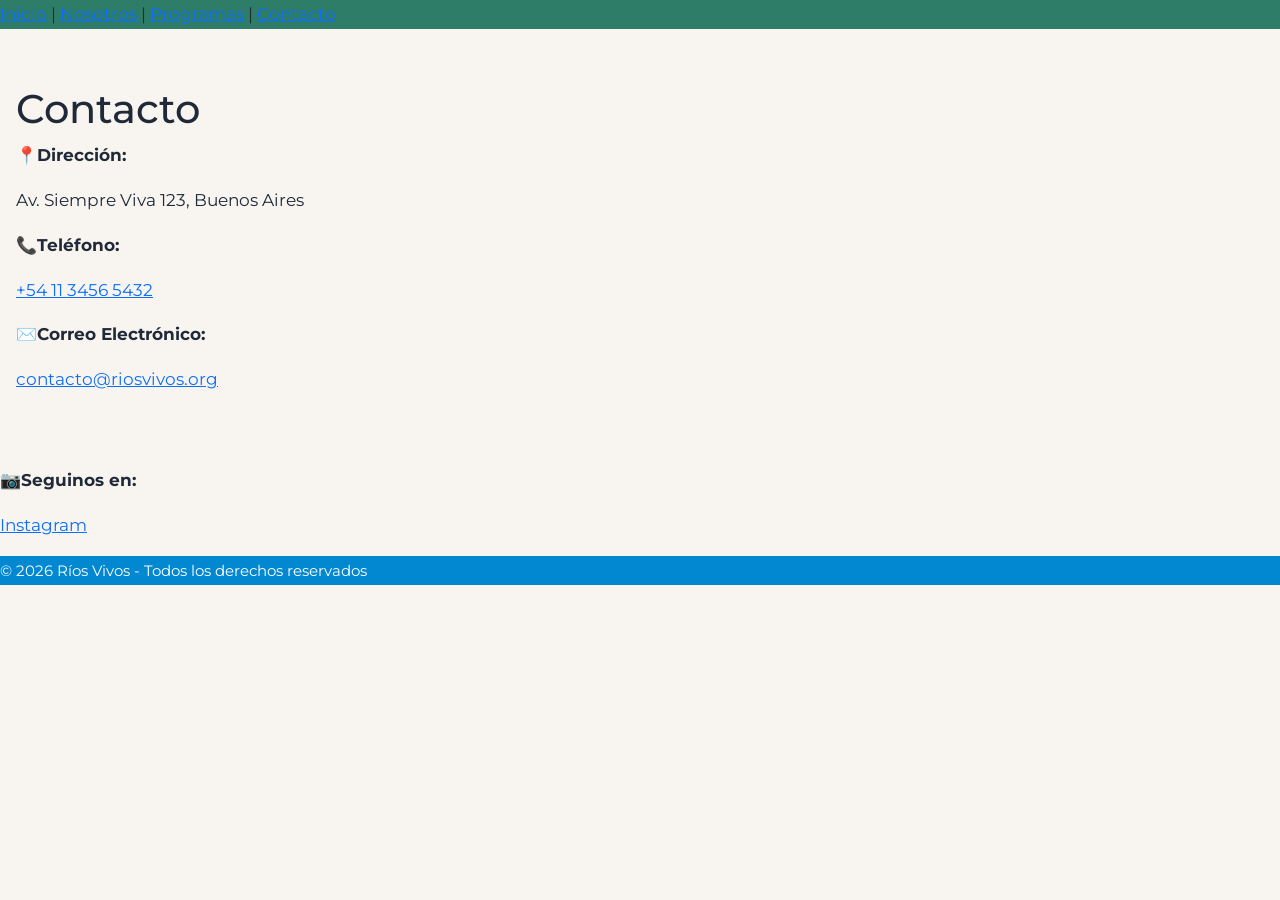
==== contacto.html @ 2e322364 "Merge branch 'main' of https://github.com/lovatti1-commits/Taller-de-lenguajes-de-marcado-y-tecnolog" ====
<!DOCTYPE html>
<html lang="es">
<head>
  <meta charset="UTF-8">
  <meta name="viewport" content="width=device-width, initial-scale=1.0">
  <title>Contacto</title>

    <link rel="preconnect" href="https://fonts.googleapis.com">
    <link rel="preconnect" href="https://fonts.gstatic.com" crossorigin>
    <link href="https://fonts.googleapis.com/css2?family=Montserrat:ital,wght@0,100..900;1,100..900&display=swap" rel="stylesheet">
    <link href="https://cdn.jsdelivr.net/npm/bootstrap@5.3.8/dist/css/bootstrap.min.css" rel="stylesheet" integrity="sha384-sRIl4kxILFvY47J16cr9ZwB07vP4J8+LH7qKQnuqkuIAvNWLzeN8tE5YBujZqJLB" crossorigin="anonymous">
    <link rel="stylesheet" href="CSS/Estilos.css">
</head>
<body>
    <header>
          <nav>
        
                <a href="index.html">Inicio</a> |
                <a href="nosotros.html">Nosotros</a> |
                <a href="programas.html">Programas</a> |
                <a href="contacto.html">Contacto</a> 
            
          </nav>
  </header>
  
<main>
    <section class="contacto">
        <h1>Contacto</h1>

    <div class="item-direccion">
      <p>📍<strong>Dirección:</strong></p>
      <p>Av. Siempre Viva 123, Buenos Aires</p>
    </div>

    <div class="item-telefono">
      <p>📞<strong>Teléfono:</strong></p>
      <p><a href="tel:+541134565432">+54 11 3456 5432</a></p>
    </div>

    <div class="item-correo">
      <p>✉️<strong>Correo Electrónico:</strong></p>
      <p><a href="mailto:contacto@riosvivos.org">contacto@riosvivos.org</a></p>
    </div>
  </section>

    <aside>
      <div class="redes">
      <p><span>📷</span><strong>Seguinos en:</strong></p>
      <p><a href="https://instagram.com/riosvivosarg" target="_blank" rel="noopener noreferrer">Instagram</a></p>
      </div>
    </aside>
  </main>
  
  <footer>
    <p><small>&copy; 2026 Ríos Vivos - Todos los derechos reservados </small></p>
    <script src="https://cdn.jsdelivr.net/npm/bootstrap@5.3.8/dist/js/bootstrap.bundle.min.js" integrity="sha384-FKyoEForCGlyvwx9Hj09JcYn3nv7wiPVlz7YYwJrWVcXK/BmnVDxM+D2scQbITxI" crossorigin="anonymous"></script>
</footer>
  </footer>
</body>
</html>
---- CSS/Estilos.css ----
/* ====================================
   ESTILOS.CSS - RÍOS VIVOS ARGENTINA
   ==================================== */

/* === Variables CSS === */
:root{
    --verde-principal: #2e7d69;
    --verde-claro: #4ade80;
    --azul-agua: #0288D1;
    --rojo-accion: #FA421B;
    --beige-fondo: #f8f5f0;
    --texto: #1f2937;
    --fuente: 'Montserrat', sans-serif;
}

/* === Reset básico === */
*{
    box-sizing: border-box;
    margin: 0;
    padding: 0;
}

body {
    font-family: var(--fuente);
    font-size: 17px;
    line-height: 1.7;
    color: var(--texto);
    background-color: var(--beige-fondo);
}

/* === Header & Navbar === */
header {
    background-color: var(--verde-principal);
}

/* Personalización de Bootstrap Navbar */
.navbar {
    padding: 1.2rem 0;
}

.navbar-brand {
    font-size: 1.8rem;
    font-weight: 700;
}

/* === Hero === */
#hero {
    position: relative;
    height: 500px;
}

#hero img {
    height: 100%;
    object-fit: cover;
}

/* === Secciones === */
section {
    padding: 3.5rem 1rem;
}

/* === Cards Bootstrap personalizadas === */
.card {
    transition: all 0.3s ease;
    border: none;
    box-shadow: 0 5px 15px rgba(0,0,0,0.08);
}

.card:hover {
    transform: translateY(-8px);
    box-shadow: 0 15px 25px rgba(46, 125, 105, 0.2);
}

/* === Footer === */
footer {
    background-color: var(--azul-agua);
    color: white;
}

/* === Utilidades extras === */
.btn-warning {
    background-color: var(--rojo-claro);
    border-color: var(--rojo-claro);
}

.btn-warning:hover {
    background-color: #d93a18;
    border-color: #d93a18;
}
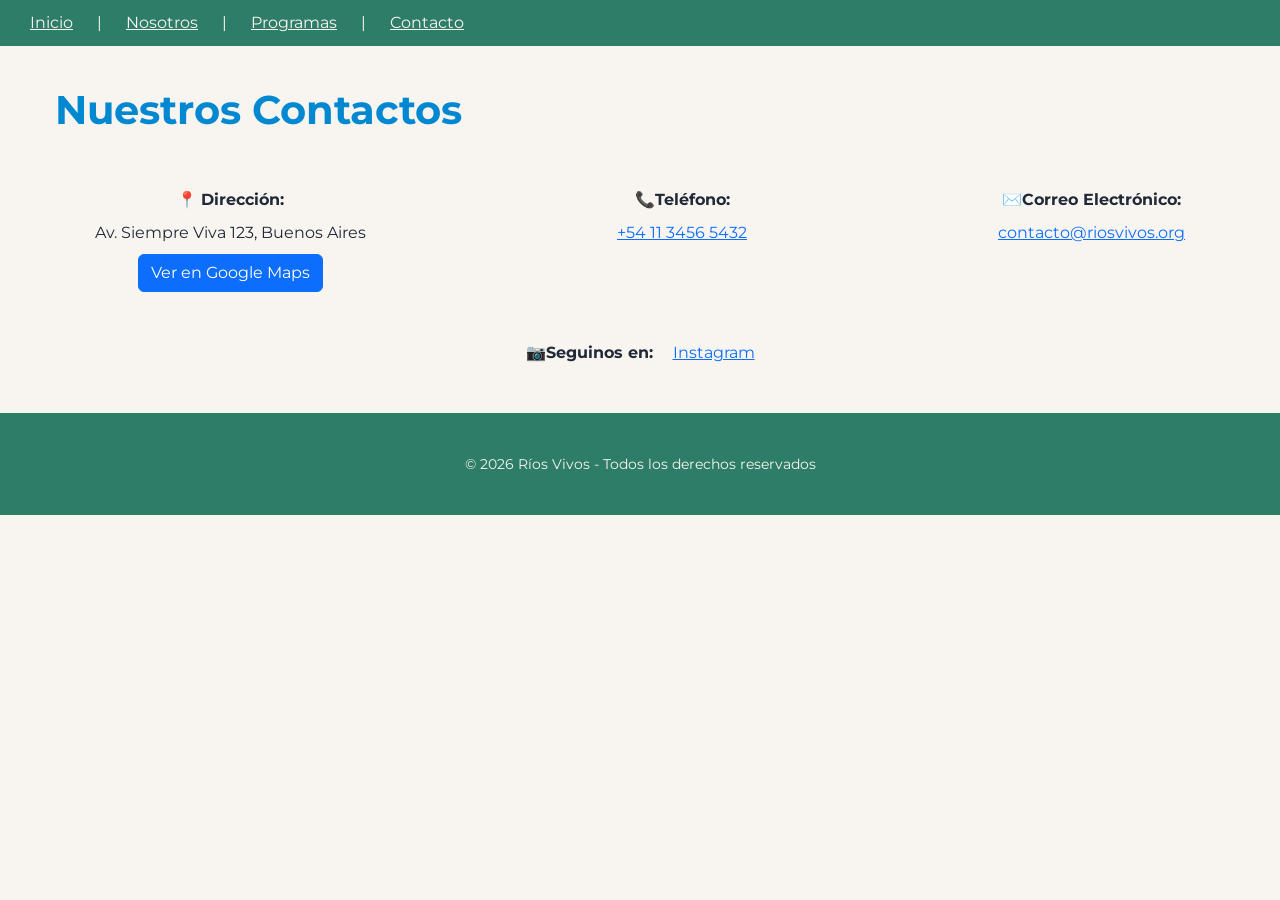
==== commit 76618e36: "agrego detalles de html y css" ====
--- a/contacto.html
+++ b/contacto.html
@@ -24,12 +24,16 @@
   </header>
   
 <main>
-    <section class="contacto">
-        <h1>Contacto</h1>
+      <h1><b>Nuestros Contactos</b></h1>
+    
+  <section class="contacto-contenedor">
+      
 
     <div class="item-direccion">
-      <p>📍<strong>Dirección:</strong></p>
+      <p>📍 <strong>Dirección:</strong></p>
       <p>Av. Siempre Viva 123, Buenos Aires</p>
+      <a href="https://www.google.com/maps/search/?api=1&query=Av+Siempre+Viva+123+Buenos+Aires"
+     class="btn btn-primary" target="_blank"> Ver en Google Maps</a>
     </div>
 
     <div class="item-telefono">
@@ -43,18 +47,18 @@
     </div>
   </section>
 
-    <aside>
-      <div class="redes">
-      <p><span>📷</span><strong>Seguinos en:</strong></p>
-      <p><a href="https://instagram.com/riosvivosarg" target="_blank" rel="noopener noreferrer">Instagram</a></p>
-      </div>
-    </aside>
+    <aside class="redes">
+    <p>📷<strong>Seguinos en:</strong></p>
+      <p><a href="https://instagram.com/riosvivosarg" target="_blank" rel="noopener noreferrer">
+        Instagram
+      </a>
+    </p>
+  </aside>
   </main>
   
   <footer>
     <p><small>&copy; 2026 Ríos Vivos - Todos los derechos reservados </small></p>
     <script src="https://cdn.jsdelivr.net/npm/bootstrap@5.3.8/dist/js/bootstrap.bundle.min.js" integrity="sha384-FKyoEForCGlyvwx9Hj09JcYn3nv7wiPVlz7YYwJrWVcXK/BmnVDxM+D2scQbITxI" crossorigin="anonymous"></script>
 </footer>
-  </footer>
 </body>
 </html>
--- a/CSS/Estilos.css
+++ b/CSS/Estilos.css
@@ -28,9 +28,49 @@
     background-color: var(--beige-fondo);
 }
 
+main{
+    padding: 15px;
+    margin: 25px auto;
+    max-width: 1200px;
+}
+
 /* === Header & Navbar === */
 header {
     background-color: var(--verde-principal);
+    font-family: var(--fuente);
+    color: var(--beige-fondo);
+    padding: 10px;
+    position: sticky;
+    top: 0;
+    z-index: 1000;;
+}
+
+body {
+    background-color: var(--beige-fondo);
+    color: var(--texto);
+    font-family:var(--fuente);
+    font-size: 16px;
+    line-height: 1.6;
+    margin: 0;
+}
+
+p {
+    line-height: 1.6;
+    font-family: var(--fuente);
+    margin: 8px 0;
+}
+
+h1 {
+    font-family: var(--fuente);
+    font-size: 40px;
+    color: var(--azul-agua);
+    margin-bottom: 30px;
+    line-height: 1.2;
+}
+
+h2 {
+    font-size: 24px;
+    color: var(--texto);
 }
 
 /* Personalización de Bootstrap Navbar */
@@ -41,6 +81,11 @@
 .navbar-brand {
     font-size: 1.8rem;
     font-weight: 700;
+}
+
+nav a{
+    color: var(--beige-fondo);
+    margin: 20px;
 }
 
 /* === Hero === */
@@ -55,8 +100,10 @@
 }
 
 /* === Secciones === */
-section {
-    padding: 3.5rem 1rem;
+section{
+    line-height: 1.4;
+    padding: 15px;
+    margin: 25px;
 }
 
 /* === Cards Bootstrap personalizadas === */
@@ -72,18 +119,39 @@
 }
 
 /* === Footer === */
-footer {
-    background-color: var(--azul-agua);
-    color: white;
+footer{
+    background-color: var(--verde-principal);
+    font-family: var(--fuente);
+    color: var(--beige-fondo);
+    text-align: center;
+    padding: 30px;
+    margin: 0;
 }
 
 /* === Utilidades extras === */
 .btn-warning {
-    background-color: var(--rojo-claro);
-    border-color: var(--rojo-claro);
+    background-color: var(--rojo-accion);
+    border-color: var(--rojo-accion);
 }
 
 .btn-warning:hover {
     background-color: #d93a18;
     border-color: #d93a18;
+}
+a:hover{
+  color: var(--rojo-accion);
+}
+.contacto-contenedor{
+    display: flex;
+    justify-content: space-between;
+    gap: 20px;
+    flex-wrap: wrap;
+    text-align: center;
+}
+
+.redes{
+  display: flex;
+  justify-content: center;
+  gap: 20px;
+  text-align: center;
 }
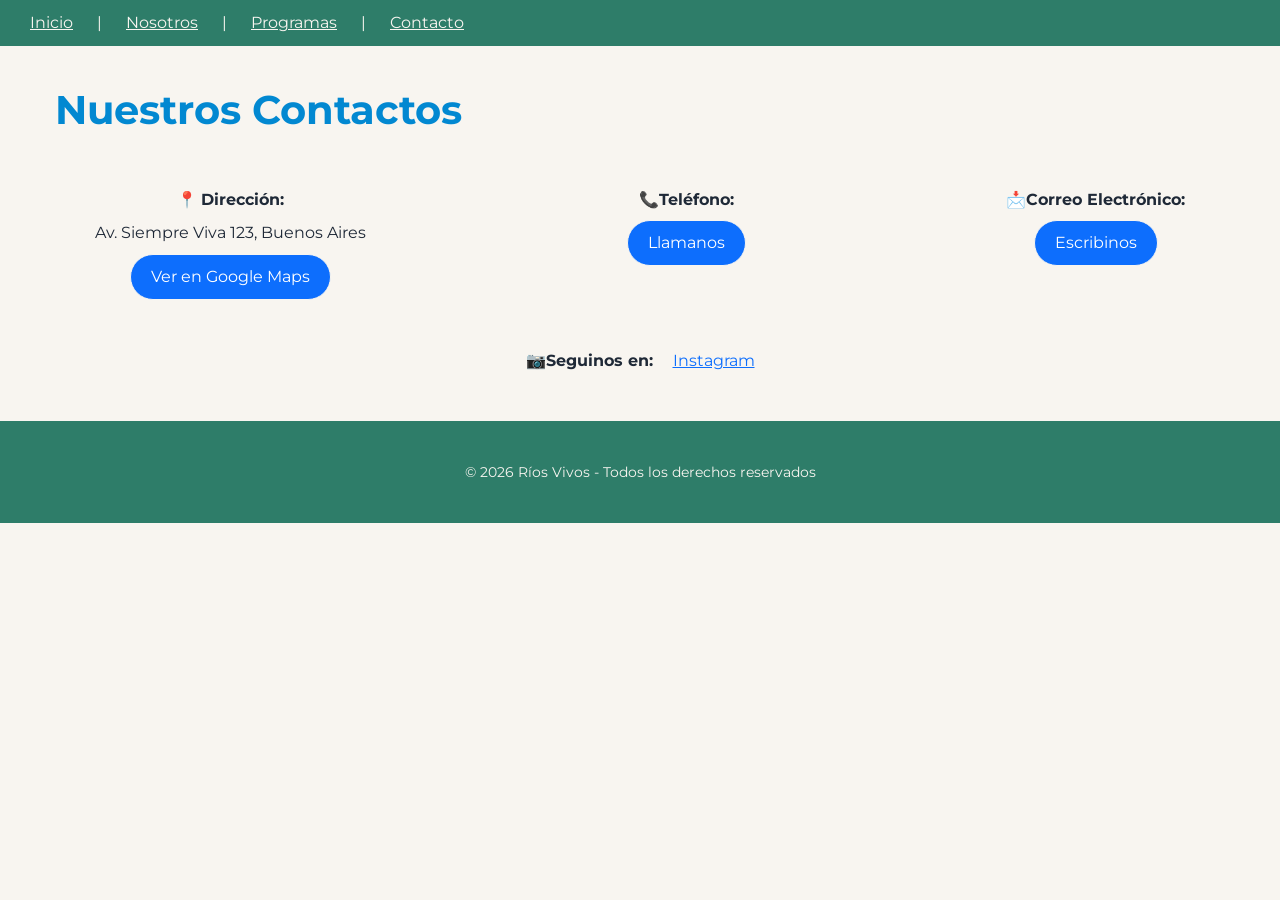
==== commit 1b8c5a1b: "position y personalización de bootstrap" ====
--- a/contacto.html
+++ b/contacto.html
@@ -30,25 +30,29 @@
       
 
     <div class="item-direccion">
-      <p>📍 <strong>Dirección:</strong></p>
+      <p>📍 <b>Dirección:</b></p>
       <p>Av. Siempre Viva 123, Buenos Aires</p>
       <a href="https://www.google.com/maps/search/?api=1&query=Av+Siempre+Viva+123+Buenos+Aires"
      class="btn btn-primary" target="_blank"> Ver en Google Maps</a>
     </div>
 
     <div class="item-telefono">
-      <p>📞<strong>Teléfono:</strong></p>
-      <p><a href="tel:+541134565432">+54 11 3456 5432</a></p>
-    </div>
+      <p>📞<b>Teléfono:</b></p>
+      <a href="tel:+541134565432" class="btn btn-primary rounded-pill">
+        Llamanos
+      </a>
+      </div>
 
     <div class="item-correo">
-      <p>✉️<strong>Correo Electrónico:</strong></p>
-      <p><a href="mailto:contacto@riosvivos.org">contacto@riosvivos.org</a></p>
+      <p>📩<b>Correo Electrónico:</b></p>
+      <a href="mailto:contacto@riosvivos.org" class="btn btn-primary rounded-pill">
+        Escribinos
+      </a>
     </div>
   </section>
 
     <aside class="redes">
-    <p>📷<strong>Seguinos en:</strong></p>
+    <p>📷<b>Seguinos en:</b></p>
       <p><a href="https://instagram.com/riosvivosarg" target="_blank" rel="noopener noreferrer">
         Instagram
       </a>
--- a/CSS/Estilos.css
+++ b/CSS/Estilos.css
@@ -138,6 +138,21 @@
     background-color: #d93a18;
     border-color: #d93a18;
 }
+
+.btn-primary{
+  backgroung-color: var(--azul-agua);
+  border-color: var(--beige-fondo);
+  border-radius: 30px;
+  padding:10px 20px;
+}
+
+.btn-primary:hover{
+  background-color: var(--rojo-accion);
+  border-color: var(--beige-fondo);
+  transform: translateY(-2px);
+  transition: 0.3s;
+}
+
 a:hover{
   color: var(--rojo-accion);
 }
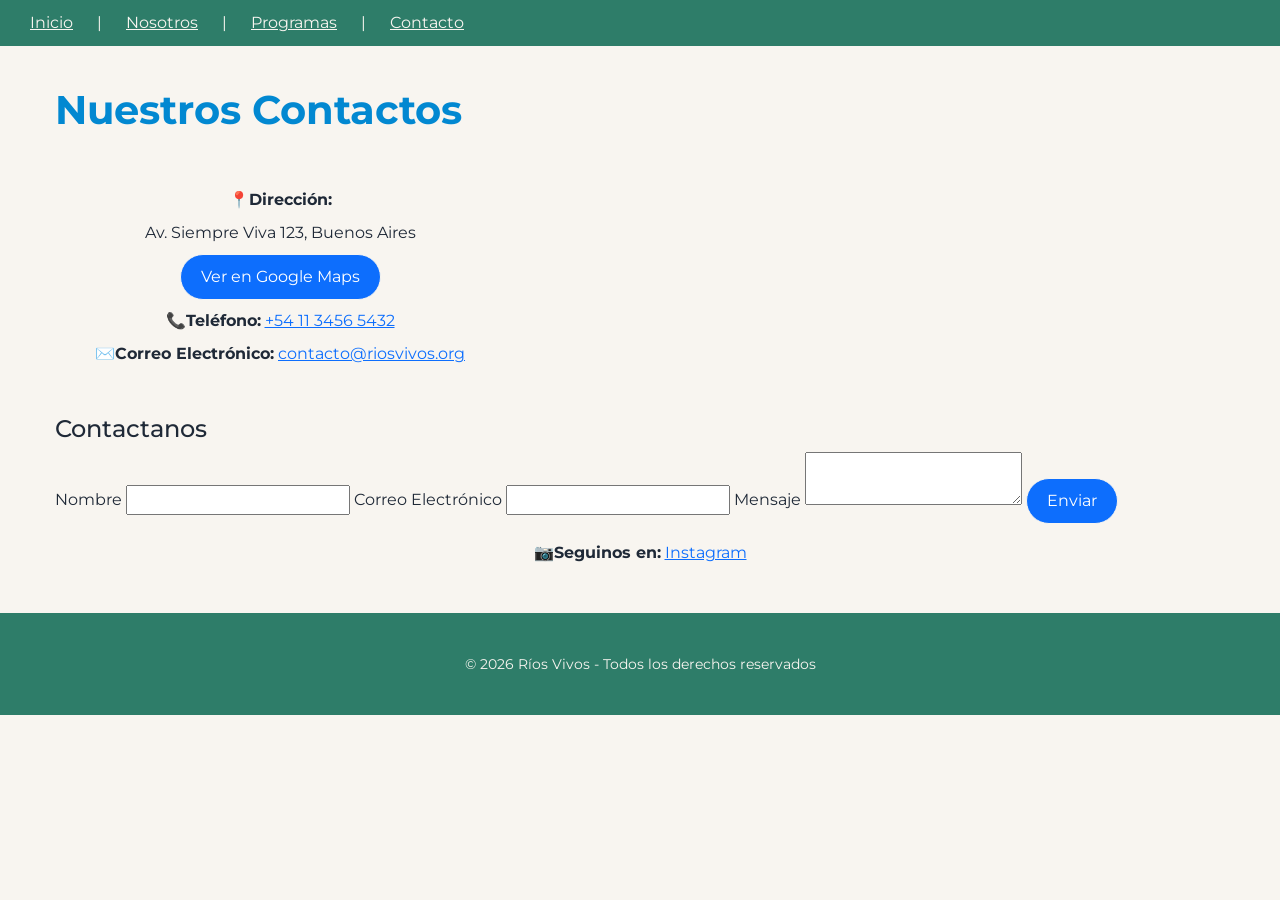
==== commit 8145dfa3: "agrego validacion de formulario" ====
--- a/contacto.html
+++ b/contacto.html
@@ -24,36 +24,45 @@
   </header>
   
 <main>
-      <h1><b>Nuestros Contactos</b></h1>
-    
-  <section class="contacto-contenedor">
+  <h1><b>Nuestros Contactos</b></h1>
+    <section class="contacto-contenedor">
+        
+    <div class="info-contacto">
       
-
-    <div class="item-direccion">
-      <p>📍 <b>Dirección:</b></p>
+      <p>📍<b>Dirección:</b></p>
       <p>Av. Siempre Viva 123, Buenos Aires</p>
       <a href="https://www.google.com/maps/search/?api=1&query=Av+Siempre+Viva+123+Buenos+Aires"
-     class="btn btn-primary" target="_blank"> Ver en Google Maps</a>
-    </div>
+     class="btn btn-primary" target="_blank">Ver en Google Maps</a>
+    
 
-    <div class="item-telefono">
-      <p>📞<b>Teléfono:</b></p>
-      <a href="tel:+541134565432" class="btn btn-primary rounded-pill">
-        Llamanos
-      </a>
+      <p>📞<b>Teléfono:</b>
+      <a href="tel:+541134565432">+54 11 3456 5432</a></p>
+
+      <p>✉️<b>Correo Electrónico:</b>
+      <a href="mailto:contacto@riosvivos.org">contacto@riosvivos.org</a></p>
       </div>
-
-    <div class="item-correo">
-      <p>📩<b>Correo Electrónico:</b></p>
-      <a href="mailto:contacto@riosvivos.org" class="btn btn-primary rounded-pill">
-        Escribinos
-      </a>
-    </div>
   </section>
 
-    <aside class="redes">
-    <p>📷<b>Seguinos en:</b></p>
-      <p><a href="https://instagram.com/riosvivosarg" target="_blank" rel="noopener noreferrer">
+    <div class="formulario-contacto">
+
+        <h2>Contactanos</h2>
+        <form id="formularioContacto">
+          <label for="nombre">Nombre</label>
+          <input type="text" id="nombre">
+
+          <label for="email">Correo Electrónico</label>
+          <input type="email" id="email">
+
+          <label for="mensaje">Mensaje</label>
+          <textarea id="mensajeTexto"></textarea>
+          <button type="submit" class="btn btn-primary">Enviar</button>
+
+          <p id="mensaje"></p>
+        </form>
+
+  <aside class="redes">
+    <p>📷<b>Seguinos en:</b>
+      <a href="https://instagram.com/riosvivosarg" target="_blank" rel="noopener noreferrer">
         Instagram
       </a>
     </p>
@@ -62,7 +71,10 @@
   
   <footer>
     <p><small>&copy; 2026 Ríos Vivos - Todos los derechos reservados </small></p>
+  </footer>
+
     <script src="https://cdn.jsdelivr.net/npm/bootstrap@5.3.8/dist/js/bootstrap.bundle.min.js" integrity="sha384-FKyoEForCGlyvwx9Hj09JcYn3nv7wiPVlz7YYwJrWVcXK/BmnVDxM+D2scQbITxI" crossorigin="anonymous"></script>
-</footer>
+    <script src="js/main.js"></script>
+
 </body>
 </html>
--- a/CSS/Estilos.css
+++ b/CSS/Estilos.css
@@ -19,19 +19,22 @@
     margin: 0;
     padding: 0;
 }
-
+html{
+    height:100%;}
 body {
     font-family: var(--fuente);
     font-size: 17px;
     line-height: 1.7;
     color: var(--texto);
     background-color: var(--beige-fondo);
+    height: 100%;
 }
 
 main{
     padding: 15px;
     margin: 25px auto;
     max-width: 1200px;
+    flex:1;
 }
 
 /* === Header & Navbar === */
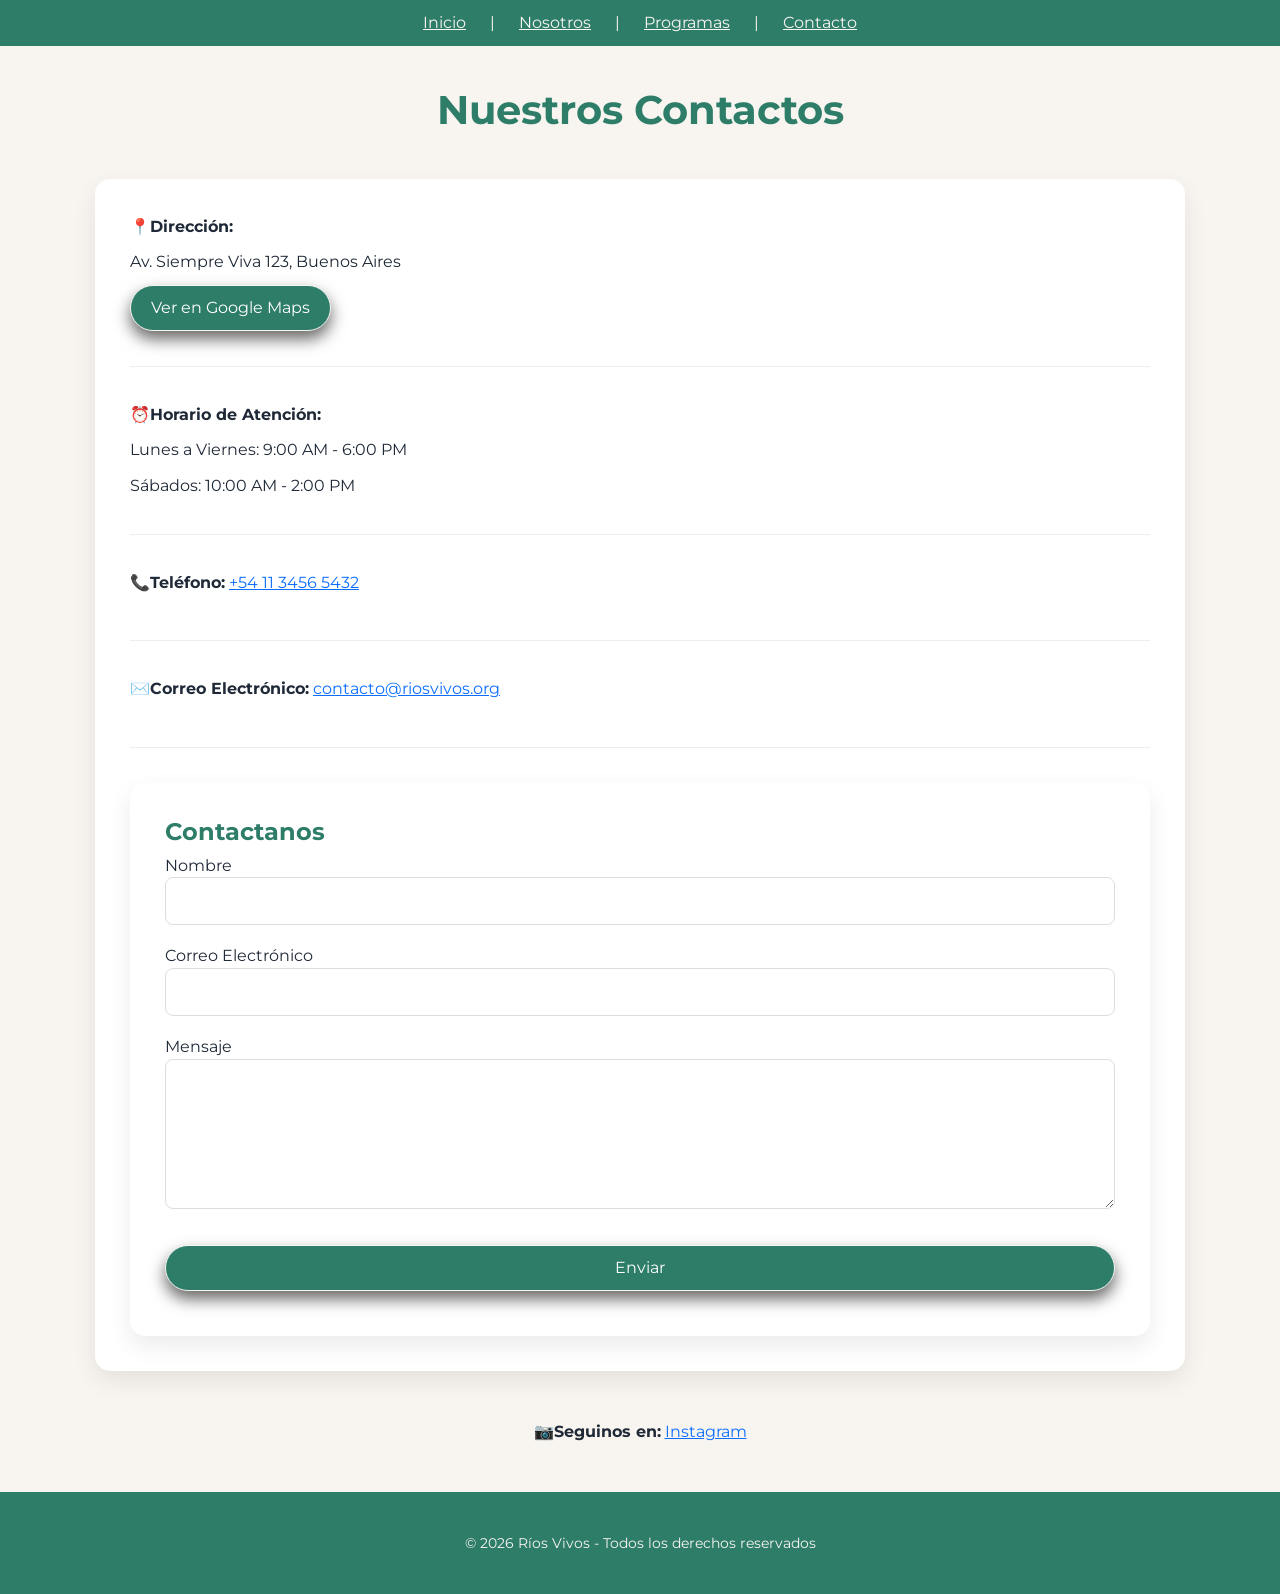
==== commit 01a5391f: "arreglo de main.js" ====
--- a/contacto.html
+++ b/contacto.html
@@ -28,38 +28,51 @@
     <section class="contacto-contenedor">
         
     <div class="info-contacto">
+
+      <div class="bloque-contacto">
+        <p>📍<b>Dirección:</b></p>
+        <p>Av. Siempre Viva 123, Buenos Aires</p>
+        <a href="https://www.google.com/maps/search/?api=1&query=Av+Siempre+Viva+123+Buenos+Aires"
+        class="btn btn-primary" target="_blank">Ver en Google Maps</a>
+      </div>
+    
+      <div class="bloque-contacto">
+        <p>⏰<b>Horario de Atención:</b></p>
+        <p>Lunes a Viernes: 9:00 AM - 6:00 PM</p>
+        <p>Sábados: 10:00 AM - 2:00 PM</p>
+      </div>
+
+      <div class="bloque-contacto">
+        <p>📞<b>Teléfono:</b>
+        <a href="tel:+541134565432">+54 11 3456 5432</a></p>
+      </div>
+
       
-      <p>📍<b>Dirección:</b></p>
-      <p>Av. Siempre Viva 123, Buenos Aires</p>
-      <a href="https://www.google.com/maps/search/?api=1&query=Av+Siempre+Viva+123+Buenos+Aires"
-     class="btn btn-primary" target="_blank">Ver en Google Maps</a>
-    
+      <div class="bloque-contacto">
+        <p>✉️<b>Correo Electrónico:</b>
+        <a href="mailto:contacto@riosvivos.org">contacto@riosvivos.org</a></p>
+      </div>
 
-      <p>📞<b>Teléfono:</b>
-      <a href="tel:+541134565432">+54 11 3456 5432</a></p>
+      <div class="formulario-contacto">
 
-      <p>✉️<b>Correo Electrónico:</b>
-      <a href="mailto:contacto@riosvivos.org">contacto@riosvivos.org</a></p>
-      </div>
-  </section>
+        <h2><b>Contactanos</b></h2>
 
-    <div class="formulario-contacto">
+        <form id="formularioContacto">
 
-        <h2>Contactanos</h2>
-        <form id="formularioContacto">
           <label for="nombre">Nombre</label>
           <input type="text" id="nombre">
 
           <label for="email">Correo Electrónico</label>
           <input type="email" id="email">
 
-          <label for="mensaje">Mensaje</label>
+          <label for="mensajeTexto">Mensaje</label>
           <textarea id="mensajeTexto"></textarea>
           <button type="submit" class="btn btn-primary">Enviar</button>
 
           <p id="mensaje"></p>
         </form>
-
+      </div>
+    </section>
   <aside class="redes">
     <p>📷<b>Seguinos en:</b>
       <a href="https://instagram.com/riosvivosarg" target="_blank" rel="noopener noreferrer">
--- a/CSS/Estilos.css
+++ b/CSS/Estilos.css
@@ -19,62 +19,12 @@
     margin: 0;
     padding: 0;
 }
+
 html{
-    height:100%;}
-body {
-    font-family: var(--fuente);
-    font-size: 17px;
-    line-height: 1.7;
-    color: var(--texto);
-    background-color: var(--beige-fondo);
-    height: 100%;
-}
-
-main{
-    padding: 15px;
-    margin: 25px auto;
-    max-width: 1200px;
-    flex:1;
-}
-
-/* === Header & Navbar === */
-header {
-    background-color: var(--verde-principal);
-    font-family: var(--fuente);
-    color: var(--beige-fondo);
-    padding: 10px;
-    position: sticky;
-    top: 0;
-    z-index: 1000;;
-}
-
-body {
-    background-color: var(--beige-fondo);
-    color: var(--texto);
-    font-family:var(--fuente);
-    font-size: 16px;
-    line-height: 1.6;
-    margin: 0;
-}
-
-p {
-    line-height: 1.6;
-    font-family: var(--fuente);
-    margin: 8px 0;
-}
-
-h1 {
-    font-family: var(--fuente);
-    font-size: 40px;
-    color: var(--azul-agua);
-    margin-bottom: 30px;
-    line-height: 1.2;
-}
-
-h2 {
-    font-size: 24px;
-    color: var(--texto);
-}
+    height:100%;
+
+}
+
 
 /* Personalización de Bootstrap Navbar */
 .navbar {
@@ -86,10 +36,6 @@
     font-weight: 700;
 }
 
-nav a{
-    color: var(--beige-fondo);
-    margin: 20px;
-}
 
 /* === Hero === */
 #hero {
@@ -102,12 +48,6 @@
     object-fit: cover;
 }
 
-/* === Secciones === */
-section{
-    line-height: 1.4;
-    padding: 15px;
-    margin: 25px;
-}
 
 /* === Cards Bootstrap personalizadas === */
 .card {
@@ -121,15 +61,6 @@
     box-shadow: 0 15px 25px rgba(46, 125, 105, 0.2);
 }
 
-/* === Footer === */
-footer{
-    background-color: var(--verde-principal);
-    font-family: var(--fuente);
-    color: var(--beige-fondo);
-    text-align: center;
-    padding: 30px;
-    margin: 0;
-}
 
 /* === Utilidades extras === */
 .btn-warning {
@@ -142,34 +73,216 @@
     border-color: #d93a18;
 }
 
-.btn-primary{
-  backgroung-color: var(--azul-agua);
+/* ======================================
+ESTRUCTURA GENERAL
+====================================== */ 
+
+body { 
+  background-color: var(--beige-fondo);       
+  color: var(--texto); 
+  font-family:var(--fuente); 
+  font-size: 16px; 
+  line-height: 1.6; 
+  margin: 0; 
+} 
+
+main{ 
+  padding: 15px; 
+  margin: 25px auto; 
+  max-width: 1200px; 
+  flex:1; 
+}
+
+section{ 
+  line-height: 1.4; 
+  padding: 15px; 
+  margin: 25px;
+} 
+
+/* ======================================
+ENLACES
+====================================== */
+
+nav a{ 
+  color: var(--beige-fondo); 
+  margin: 20px; 
+} 
+
+a:hover{ 
+  color: var(--rojo-accion); 
+} 
+
+
+/* ======================================
+ENCABEZADO Y MENÚ DE NAVEGACIÓN
+====================================== */ 
+
+header { 
+  background-color: var(--verde-principal);   
+  font-family: var(--fuente); 
+  color: var(--beige-fondo); 
+  padding: 10px; 
+  position: sticky; 
+  top: 0; 
+  z-index: 1000;
+} 
+
+nav{
+  text-align: center;
+}
+
+
+
+
+
+
+/* ======================================
+TIPOGRAFIA
+====================================== */ 
+
+p { 
+  line-height: 1.6; 
+  font-family: var(--fuente); 
+  margin: 8px 0; 
+} 
+
+
+h1 { 
+  font-family: var(--fuente); 
+  font-size: 40px; 
+  color: var(--verde-principal); 
+  margin-bottom: 30px; 
+  line-height: 1.2; 
+  text-align: center;
+} 
+
+h2 { 
+  font-size: 24px; 
+  color: var(--verde-principal); 
+} 
+
+/* ======================================
+PÁGINA DE CONTACTO: Organiza la información de contacto
+y el formulario utilizando Flexbox. 
+====================================== */ 
+
+.contacto-contenedor{ 
+  display: flex; 
+  justify-content: space-between; 
+  align-items: flex-start; 
+  gap: 40px; 
+  flex-wrap: wrap; 
+} 
+
+.info-contacto p {
+margin: 0 0 10px 0;
+}
+
+
+
+
+.info-contacto a {
+display: inline-block;
+margin-bottom: 10px;
+}
+
+.formulario-contacto button{
+background-color: var(--verde-principal);
+width:100%;
+margin-top:10px;
+} 
+
+.info-contacto,.formulario-contacto{ 
+    flex: 1; 
+    min-width: 330px;
+    background: white;
+    padding: 35px;
+    border-radius: 15px;
+    box-shadow: 0 10px 25px rgba(0,0,0,.08);
+} 
+
+.formulario-contacto input,
+.formulario-contacto textarea{
+
+    width:100%;
+    padding:12px 15px;
+    border:1px solid #ddd;
+    border-radius:8px;
+    margin-bottom:20px;
+    font-family:var(--fuente);
+}
+
+.bloque-contacto{
+    margin-bottom:35px;
+    padding-bottom:25px;
+    border-bottom:1px solid #eee;
+}
+
+textarea{
+    min-height:150px;
+}
+
+
+
+/* ======================================
+BOTONES: Estilos para los botones principales
+y su efecto al pasar el cursor. 
+====================================== */ 
+
+.btn-primary{ 
+  background-color: var(--verde-principal);         
+  border-color: var(--beige-fondo); 
+  border-radius: 30px; 
+  padding:10px 20px; 
+  box-shadow:0 8px 16px 0 rgba(0,0,0,0.6)
+} 
+
+.btn-primary:hover{ 
+  background-color: var(--rojo-accion);       
   border-color: var(--beige-fondo);
-  border-radius: 30px;
-  padding:10px 20px;
-}
-
-.btn-primary:hover{
-  background-color: var(--rojo-accion);
-  border-color: var(--beige-fondo);
-  transform: translateY(-2px);
-  transition: 0.3s;
-}
-
-a:hover{
-  color: var(--rojo-accion);
-}
-.contacto-contenedor{
-    display: flex;
-    justify-content: space-between;
-    gap: 20px;
-    flex-wrap: wrap;
-    text-align: center;
-}
-
-.redes{
-  display: flex;
-  justify-content: center;
-  gap: 20px;
+  transform: translateY(-2px); 
+  transition: 0.3s; 
+} 
+
+/* ======================================
+REDES SOCIALES
+====================================== */ 
+
+.redes{ 
+  display: flex; 
+  justify-content: center; 
+  gap: 20px; 
+  text-align: center; 
+} 
+
+/* ======================================
+MENSAJES DE VALIDACIÓN: Colores para indicar si el envío
+del formulario fue exitoso o tuvo errores. 
+====================================== */ 
+.exito{
+  color: green; 
+  font-weight: bold; 
   text-align: center;
-}+  margin-top: 20px; 
+  padding: 25px;
+} 
+
+.error{ 
+  color:red; 
+  font-weight: bold; 
+  text-align:center;
+  margin-top: 20px; 
+  padding: 25px;
+}
+
+/* ======================================
+PIE DE PÁGINA
+====================================== */ 
+footer{ 
+  background-color: var(--verde-principal);   
+  font-family: var(--fuente); 
+  color: var(--beige-fondo); 
+  text-align: center; 
+  padding: 30px; 
+  margin: 0; 
+} 
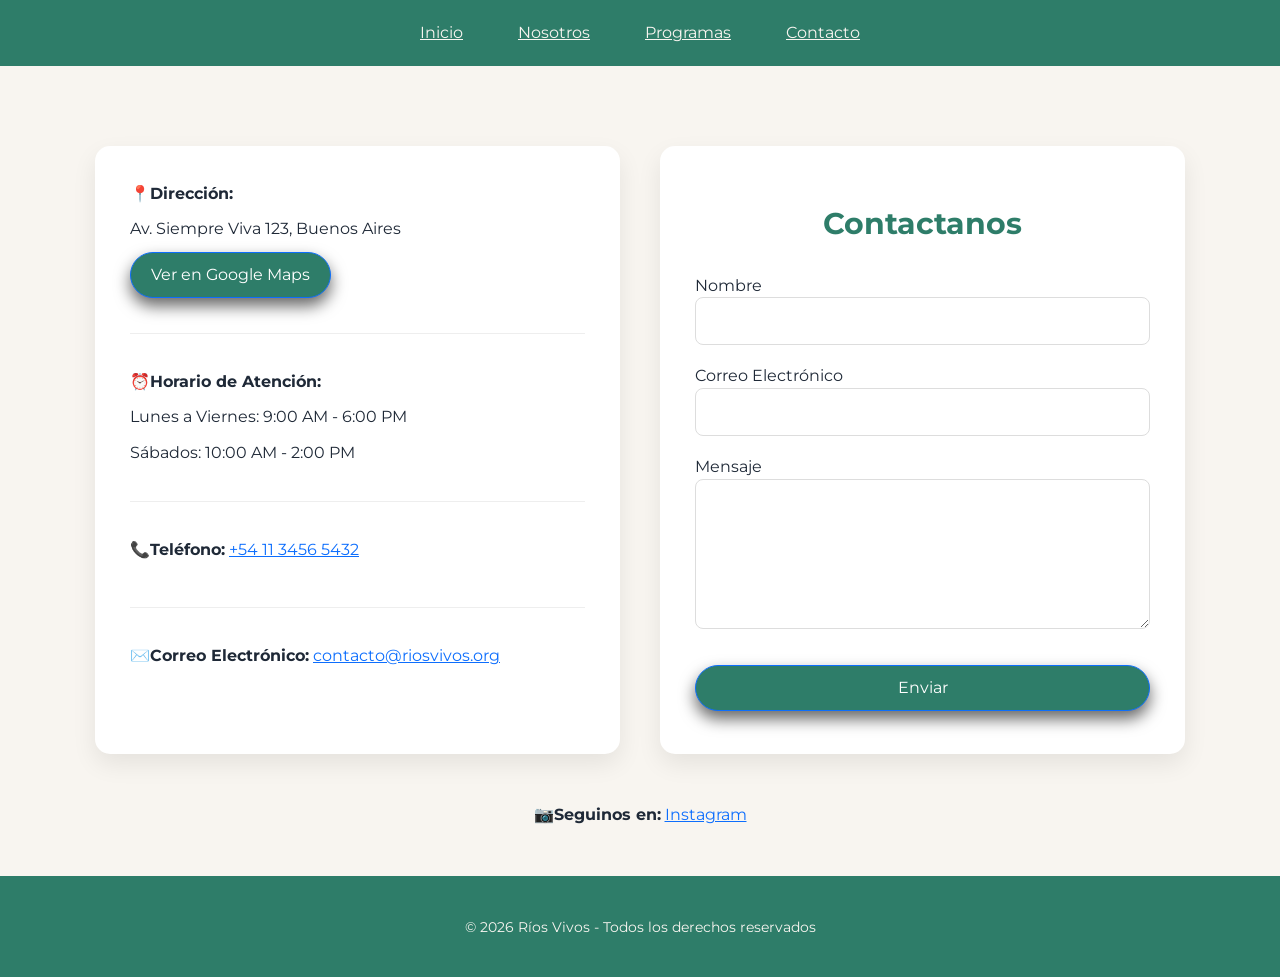
==== commit 80b6e4df: "agrego arreglos en html y css en contactos.html" ====
--- a/contacto.html
+++ b/contacto.html
@@ -14,17 +14,17 @@
 <body>
     <header>
           <nav>
-        
-                <a href="index.html">Inicio</a> |
-                <a href="nosotros.html">Nosotros</a> |
-                <a href="programas.html">Programas</a> |
-                <a href="contacto.html">Contacto</a> 
-            
+                <ul>
+                  <li><a href="index.html">Inicio</a></li>
+                  <li><a href="nosotros.html">Nosotros</a></li>
+                  <li><a href="programas.html">Programas</a></li>
+                  <li><a href="contacto.html">Contacto</a></li>
+                </ul>   
           </nav>
   </header>
   
 <main>
-  <h1><b>Nuestros Contactos</b></h1>
+  
     <section class="contacto-contenedor">
         
     <div class="info-contacto">
@@ -52,8 +52,9 @@
         <p>✉️<b>Correo Electrónico:</b>
         <a href="mailto:contacto@riosvivos.org">contacto@riosvivos.org</a></p>
       </div>
+    </div>
 
-      <div class="formulario-contacto">
+    <div class="formulario-contacto">
 
         <h2><b>Contactanos</b></h2>
 
@@ -71,7 +72,8 @@
 
           <p id="mensaje"></p>
         </form>
-      </div>
+    </div>
+
     </section>
   <aside class="redes">
     <p>📷<b>Seguinos en:</b>
--- a/CSS/Estilos.css
+++ b/CSS/Estilos.css
@@ -61,6 +61,15 @@
     box-shadow: 0 15px 25px rgba(46, 125, 105, 0.2);
 }
 
+/* === Footer === */
+footer{
+    background-color: var(--verde-principal);
+    font-family: var(--fuente);
+    color: var(--beige-fondo);
+    text-align: center;
+    padding: 30px;
+    margin: 0;
+}
 
 /* === Utilidades extras === */
 .btn-warning {
@@ -112,6 +121,19 @@
   color: var(--rojo-accion); 
 } 
 
+nav ul {
+  list-style: none; 
+  padding: 0;
+  margin: 0;
+  display: flex;   
+  justify-content: center;
+  gap: 15px; 
+}
+
+nav li {
+  display: inline; 
+}
+
 
 /* ======================================
 ENCABEZADO Y MENÚ DE NAVEGACIÓN
@@ -121,7 +143,7 @@
   background-color: var(--verde-principal);   
   font-family: var(--fuente); 
   color: var(--beige-fondo); 
-  padding: 10px; 
+  padding: 20px; 
   position: sticky; 
   top: 0; 
   z-index: 1000;
@@ -159,6 +181,9 @@
 h2 { 
   font-size: 24px; 
   color: var(--verde-principal); 
+  text-align: center;
+  font-size: 30px;
+  padding: 25px;
 } 
 
 /* ======================================
@@ -169,17 +194,14 @@
 .contacto-contenedor{ 
   display: flex; 
   justify-content: space-between; 
-  align-items: flex-start; 
+  align-items: stretch;
   gap: 40px; 
   flex-wrap: wrap; 
 } 
 
 .info-contacto p {
-margin: 0 0 10px 0;
-}
-
-
-
+    margin: 0 0 10px 0;
+}
 
 .info-contacto a {
 display: inline-block;
@@ -199,6 +221,7 @@
     padding: 35px;
     border-radius: 15px;
     box-shadow: 0 10px 25px rgba(0,0,0,.08);
+
 } 
 
 .formulario-contacto input,
@@ -218,6 +241,12 @@
     border-bottom:1px solid #eee;
 }
 
+.bloque-contacto:last-child {
+    border-bottom: none;   /* Quita la línea en el último bloque */
+    margin-bottom: 0;      /* Elimina espacio extra */
+    padding-bottom: 0;
+}
+
 textarea{
     min-height:150px;
 }
@@ -231,7 +260,6 @@
 
 .btn-primary{ 
   background-color: var(--verde-principal);         
-  border-color: var(--beige-fondo); 
   border-radius: 30px; 
   padding:10px 20px; 
   box-shadow:0 8px 16px 0 rgba(0,0,0,0.6)
@@ -264,25 +292,15 @@
   font-weight: bold; 
   text-align: center;
   margin-top: 20px; 
-  padding: 25px;
-} 
-
-.error{ 
-  color:red; 
-  font-weight: bold; 
-  text-align:center;
-  margin-top: 20px; 
-  padding: 25px;
-}
-
-/* ======================================
-PIE DE PÁGINA
-====================================== */ 
-footer{ 
-  background-color: var(--verde-principal);   
-  font-family: var(--fuente); 
-  color: var(--beige-fondo); 
-  text-align: center; 
-  padding: 30px; 
-  margin: 0; 
-} 
+  padding-top: 25px;
+  font-style: italic;
+} 
+
+.error{
+    color:red;
+    font-weight: bold;
+    text-align:center;
+    margin-top: 20px;
+    padding-top: 25px;
+    font-style: italic; 
+}
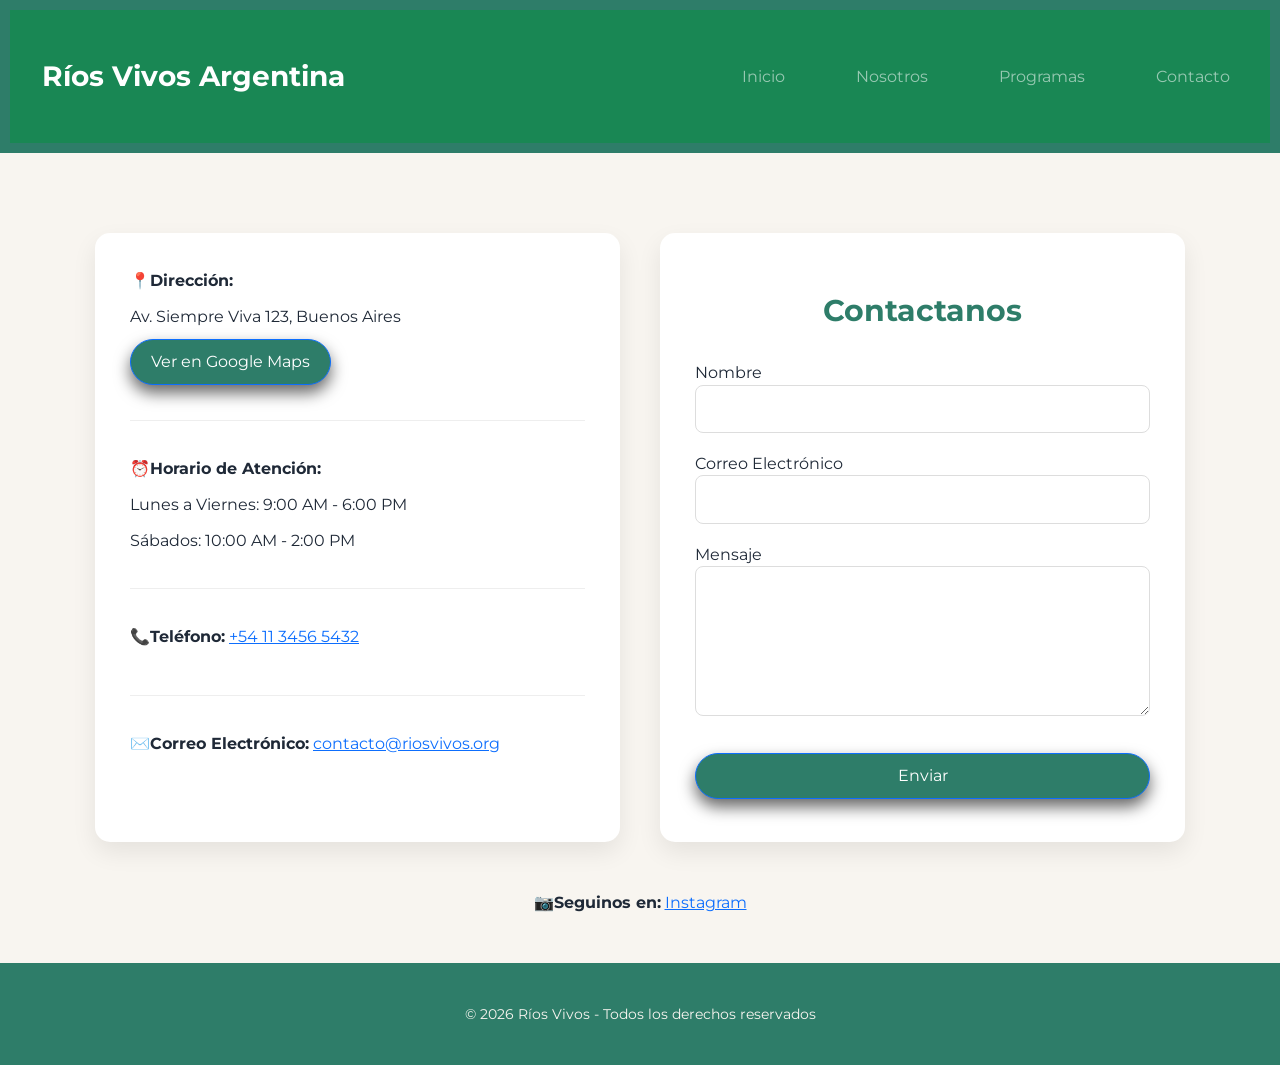
==== commit 0a00f572: "agrego bootstrap en header" ====
--- a/contacto.html
+++ b/contacto.html
@@ -3,7 +3,7 @@
 <head>
   <meta charset="UTF-8">
   <meta name="viewport" content="width=device-width, initial-scale=1.0">
-  <title>Contacto</title>
+  <title>Contacto | Ríos Vivos Argentina</title>
 
     <link rel="preconnect" href="https://fonts.googleapis.com">
     <link rel="preconnect" href="https://fonts.gstatic.com" crossorigin>
@@ -12,19 +12,33 @@
     <link rel="stylesheet" href="CSS/Estilos.css">
 </head>
 <body>
-    <header>
-          <nav>
-                <ul>
-                  <li><a href="index.html">Inicio</a></li>
-                  <li><a href="nosotros.html">Nosotros</a></li>
-                  <li><a href="programas.html">Programas</a></li>
-                  <li><a href="contacto.html">Contacto</a></li>
+      <header class="sticky-top">
+        <nav class="navbar navbar-expand-lg navbar-dark bg-success">
+          <div class="container-fluid">
+
+            <a class="navbar-brand fw-bold fs-3" href="index.html">Ríos Vivos Argentina</a>
+
+            <button class="navbar-toggler" type="button" data-bs-toggle="collapse" 
+              data-bs-target="#navbarNav" aria-controls="navbarNav" aria-expanded="false" 
+              aria-label="Toggle navigation">
+              <span class="navbar-toggler-icon"></span>
+            </button>
+
+
+          <div class="collapse navbar-collapse" id="navbarNav">
+            <ul class="navbar-nav ms-auto">
+                  <li class="nav-item"><a class="nav-link" href="index.html">Inicio</a></li>
+                  <li class="nav-item"><a class="nav-link" href="nosotros.html">Nosotros</a></li>
+                  <li class="nav-item"><a class="nav-link" href="programas.html">Programas</a></li>
+                  <li class="nav-item"><a class="nav-link" href="contacto.html">Contacto</a></li>
                 </ul>   
-          </nav>
-  </header>
+          </div>
+        </div>
+      </nav>
+    </header>
   
 <main>
-  
+
     <section class="contacto-contenedor">
         
     <div class="info-contacto">
--- a/CSS/Estilos.css
+++ b/CSS/Estilos.css
@@ -143,7 +143,7 @@
   background-color: var(--verde-principal);   
   font-family: var(--fuente); 
   color: var(--beige-fondo); 
-  padding: 20px; 
+  padding: 10px; 
   position: sticky; 
   top: 0; 
   z-index: 1000;
@@ -153,9 +153,9 @@
   text-align: center;
 }
 
-
-
-
+.nav-link:hover{
+  color: var(--rojo-accion);
+}
 
 
 /* ======================================
